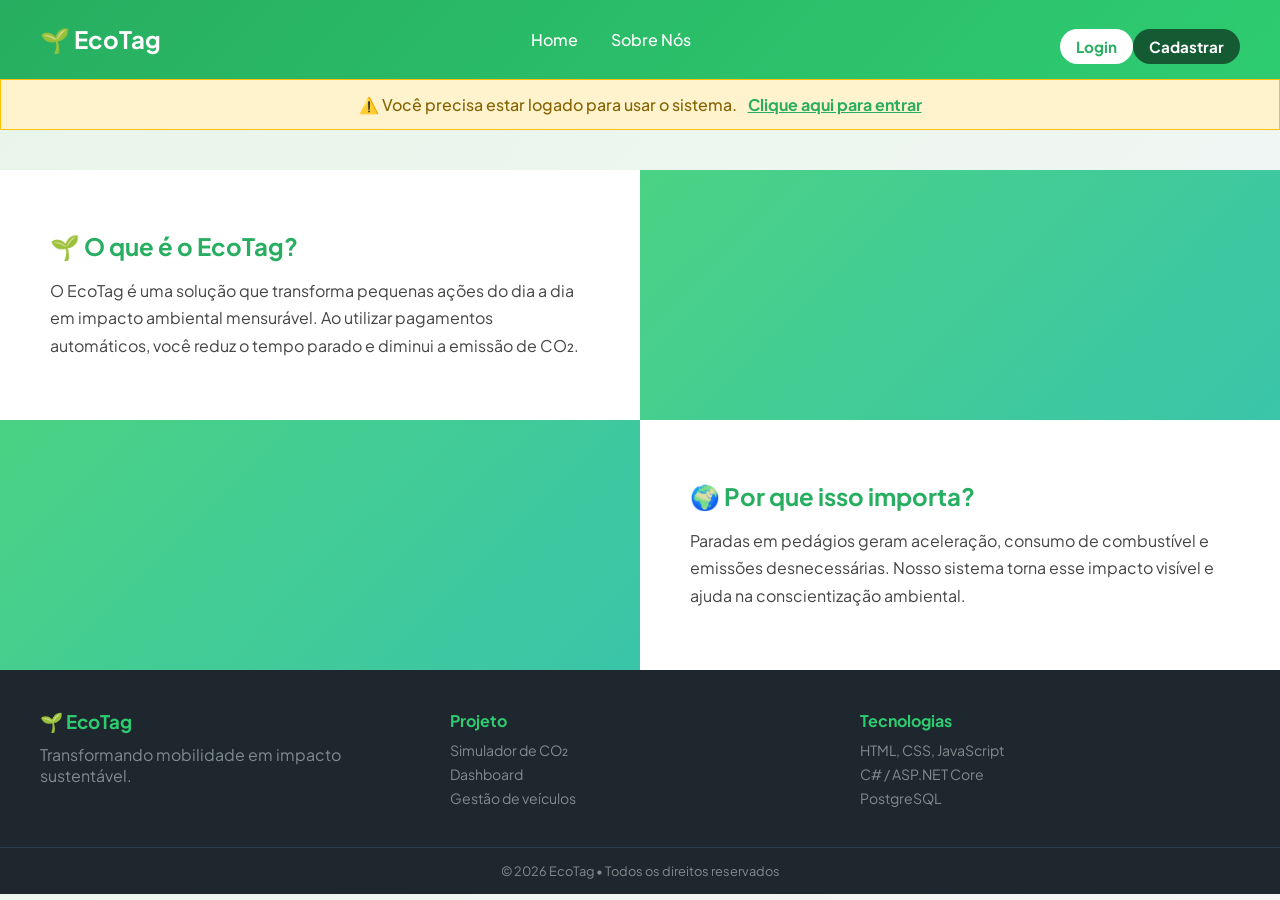
==== Frontend/index.html @ 14f07d28 "Integração front/Back" ====
<!DOCTYPE html>
<html lang="pt-BR">
<head>
  <meta charset="UTF-8" />
  <meta name="viewport" content="width=device-width, initial-scale=1.0" />
  <title>EcoTag — Dashboard</title>
  <link rel="preconnect" href="https://fonts.googleapis.com">
  <link href="https://fonts.googleapis.com/css2?family=Plus+Jakarta+Sans:wght@400;600;700&display=swap" rel="stylesheet">
  <link rel="stylesheet" href="styles.css" />
</head>
<body>

<!-- HEADER -->
<header class="header">
  <div class="logo">🌱 EcoTag</div>
  <nav class="nav">
    <a href="#">Home</a>
    <a href="#sobre">Sobre Nós</a>
  </nav>
  <div class="actions">
    <!-- Botões trocam conforme login -->
    <div id="headerDeslogado">
      <button class="btn-login" onclick="window.location.href='login.html'">Login</button>
      <button class="btn-signup" onclick="window.location.href='Register.html'">Cadastrar</button>
    </div>
    <div id="headerLogado" style="display:none;">
      <span id="saudacao" style="color:white; margin-right:12px; font-weight:600;"></span>
      <button class="btn-login" onclick="logout()">Sair</button>
    </div>
  </div>
</header>

<!-- AVISO: não logado -->
<div id="avisoLogin" class="aviso-login" style="display:none;">
  ⚠️ Você precisa estar logado para usar o sistema.
  <a href="login.html">Clique aqui para entrar</a>
</div>

<!-- CONTEÚDO PRINCIPAL -->
<section class="container" id="conteudoPrincipal" style="display:none;">

  <!-- DASHBOARD -->
  <div class="card dashboard">
    <h2>📊 Seu Impacto</h2>
    <div id="dashboardConteudo">
      <p class="carregando">Carregando...</p>
    </div>
  </div>

  <!-- ADICIONAR VEÍCULO -->
  <div class="card">
    <h2>🚗 Adicionar Veículo</h2>
    <div id="erroVeiculo" class="msg-erro" style="display:none;"></div>

    <select id="category">
      <option value="carro">Carro</option>
      <option value="moto">Moto</option>
      <option value="caminhao">Caminhão</option>
    </select>

    <select id="fuel">
      <option value="gasolina">Gasolina</option>
      <option value="etanol">Etanol</option>
      <option value="diesel">Diesel</option>
    </select>

    <button id="btnAdicionarVeiculo" onclick="adicionarVeiculoUI()">Adicionar</button>
  </div>

  <!-- LISTA DE VEÍCULOS -->
  <div class="card">
    <h2>📋 Seus Veículos</h2>
    <ul id="vehicleList">
      <li class="carregando">Carregando...</li>
    </ul>
  </div>

  <!-- REGISTRAR PASSAGEM -->
  <div class="card destaque">
    <h2>🏷️ Registrar Passagem de Tag</h2>
    <p style="font-size:0.85rem; color:#555; margin-top:6px;">Registre cada vez que você usa a tag</p>
    <div id="erroPassagem" class="msg-erro" style="display:none;"></div>

    <select id="veiculoPassagem">
      <option value="">Selecione o veículo</option>
    </select>

    <select id="localPassagem">
      <option value="">Selecione o local</option>
    </select>

    <button onclick="registrarPassagemUI()">Registrar Passagem</button>
    <div id="resultadoPassagem" class="msg-sucesso" style="display:none;"></div>
  </div>

  <!-- SIMULADOR -->
  <div class="card destaque">
    <h2>🌍 Simulador de CO₂</h2>
    <p style="font-size:0.85rem; color:#555; margin-top:6px;">Simule sem salvar no histórico</p>
    <div id="erroSimulador" class="msg-erro" style="display:none;"></div>

    <select id="veiculoSimulador">
      <option value="">Selecione o veículo</option>
    </select>

    <select id="localSimulador">
      <option value="">Selecione o local</option>
    </select>

    <input type="number" id="dias" placeholder="Quantos dias?" min="1" value="30" />
    <input type="number" id="passagensDia" placeholder="Passagens por dia?" min="1" value="1" />
    <button onclick="simularUI()">Simular Impacto</button>
    <div id="resultadoSimulador" style="display:none;"></div>
  </div>

  <!-- GAMIFICAÇÃO -->
  <div class="card">
    <h2>🏅 Seus Pontos e Selos</h2>
    <div id="gamificacaoConteudo">
      <p class="carregando">Carregando...</p>
    </div>
  </div>

  <!-- RANKING -->
  <div class="card">
    <h2>🏆 Ranking Mensal</h2>
    <div id="rankingConteudo">
      <p class="carregando">Carregando...</p>
    </div>
  </div>

  <!-- PASSAGENS RECENTES -->
  <div class="card">
    <h2>🕒 Passagens Recentes</h2>
    <ul id="passagensLista">
      <li class="carregando">Carregando...</li>
    </ul>
  </div>

</section>

<!-- SOBRE NÓS -->
<section class="sobre-full" id="sobre">
  <div class="sobre-row">
    <div class="sobre-texto">
      <h2>🌱 O que é o EcoTag?</h2>
      <p>O EcoTag é uma solução que transforma pequenas ações do dia a dia em impacto ambiental mensurável. Ao utilizar pagamentos automáticos, você reduz o tempo parado e diminui a emissão de CO₂.</p>
    </div>
    <div class="sobre-img"></div>
  </div>
  <div class="sobre-row invertido">
    <div class="sobre-texto">
      <h2>🌍 Por que isso importa?</h2>
      <p>Paradas em pedágios geram aceleração, consumo de combustível e emissões desnecessárias. Nosso sistema torna esse impacto visível e ajuda na conscientização ambiental.</p>
    </div>
    <div class="sobre-img"></div>
  </div>
</section>

<footer class="footer">
  <div class="footer-container">
    <div class="footer-col">
      <h3>🌱 EcoTag</h3>
      <p>Transformando mobilidade em impacto sustentável.</p>
    </div>
    <div class="footer-col">
      <h4>Projeto</h4>
      <ul>
        <li>Simulador de CO₂</li>
        <li>Dashboard</li>
        <li>Gestão de veículos</li>
      </ul>
    </div>
    <div class="footer-col">
      <h4>Tecnologias</h4>
      <ul>
        <li>HTML, CSS, JavaScript</li>
        <li>C# / ASP.NET Core</li>
        <li>PostgreSQL</li>
      </ul>
    </div>
  </div>
  <div class="footer-bottom">
    <p>© 2026 EcoTag • Todos os direitos reservados</p>
  </div>
</footer>

<!-- Scripts -->
<script src="api.js"></script>
<script src="script.js"></script>

</body>
</html>
---- Frontend/styles.css ----
* {
  margin: 0;
  padding: 0;
  box-sizing: border-box;
}

body {
  font-family: "Plus Jakarta Sans", "Segoe UI", Arial, sans-serif;
  background: linear-gradient(135deg, #e8f5e9, #f4f6f8);
  min-height: 100vh;
}

/* ——— HEADER ——— */
.header {
  display: flex;
  justify-content: space-between;
  align-items: center;
  padding: 15px 40px;
  background: linear-gradient(135deg, #27ae60, #2ecc71);
  color: white;
  box-shadow: 0 3px 10px rgba(0,0,0,0.15);
}

.logo {
  font-size: 1.5rem;
  font-weight: 700;
}

.nav a {
  margin: 0 15px;
  text-decoration: none;
  color: white;
  font-weight: 500;
  transition: 0.2s;
}

.nav a:hover { opacity: 0.8; }

.actions { display: flex; gap: 10px; align-items: center; }

.btn-login {
  background: white;
  color: #27ae60;
  padding: 8px 16px;
  border-radius: 20px;
  border: none;
  font-weight: bold;
  cursor: pointer;
  font-family: inherit;
  transition: 0.2s;
}

.btn-signup {
  background: #145a32;
  color: white;
  padding: 8px 16px;
  border-radius: 20px;
  border: none;
  font-weight: bold;
  cursor: pointer;
  font-family: inherit;
  transition: 0.2s;
}

.btn-signup:hover { background: #0e3d22; }

/* ——— AVISO LOGIN ——— */
.aviso-login {
  background: #fff3cd;
  border: 1px solid #ffc107;
  color: #856404;
  padding: 14px 30px;
  text-align: center;
  font-weight: 500;
}

.aviso-login a {
  color: #27ae60;
  font-weight: bold;
  margin-left: 8px;
}

/* ——— GRID PRINCIPAL ——— */
.container {
  display: grid;
  grid-template-columns: repeat(auto-fit, minmax(320px, 1fr));
  padding: 30px;
  gap: 20px;
}

/* ——— CARD ——— */
.card {
  background: white;
  padding: 22px;
  border-radius: 15px;
  box-shadow: 0 6px 20px rgba(0,0,0,0.08);
  transition: transform 0.2s, box-shadow 0.2s;
}

.card:hover {
  transform: translateY(-3px);
  box-shadow: 0 10px 28px rgba(0,0,0,0.13);
}

.card h2 {
  font-size: 1.1rem;
  color: #1a1a2e;
  margin-bottom: 14px;
}

.destaque {
  border-left: 5px solid #2ecc71;
}

/* ——— DASHBOARD GRID ——— */
.dashboard-grid {
  display: grid;
  grid-template-columns: 1fr 1fr;
  gap: 12px;
  margin-top: 4px;
}

.dash-item {
  background: #f8fffe;
  border: 1px solid #d4edda;
  border-radius: 10px;
  padding: 14px;
  text-align: center;
}

.dash-item.destaque-pts {
  grid-column: 1 / -1;
  background: linear-gradient(135deg, #eafaf1, #d5f5e3);
  border-color: #2ecc71;
}

.dash-valor {
  display: block;
  font-size: 1.4rem;
  font-weight: 700;
  color: #27ae60;
}

.dash-label {
  display: block;
  font-size: 0.78rem;
  color: #666;
  margin-top: 4px;
}

/* ——— FORMS ——— */
select, input[type="number"], input[type="text"], input[type="email"], input[type="password"] {
  width: 100%;
  margin-top: 10px;
  padding: 11px 14px;
  border-radius: 8px;
  border: 1px solid #d5d8dc;
  font-size: 0.92rem;
  font-family: inherit;
  background: #fff;
  transition: border-color 0.2s;
}

select:focus, input:focus {
  outline: none;
  border-color: #2ecc71;
}

button {
  width: 100%;
  margin-top: 14px;
  padding: 12px;
  border-radius: 8px;
  border: none;
  background: linear-gradient(135deg, #2ecc71, #27ae60);
  color: white;
  font-weight: bold;
  font-size: 0.95rem;
  font-family: inherit;
  cursor: pointer;
  transition: opacity 0.2s, transform 0.1s;
}

button:hover { opacity: 0.9; transform: scale(1.01); }
button:disabled { opacity: 0.6; cursor: not-allowed; transform: none; }

/* ——— LISTAS ——— */
ul { list-style: none; }

li {
  padding: 11px 14px;
  margin-top: 8px;
  background: #f8f9fa;
  border-radius: 8px;
  display: flex;
  justify-content: space-between;
  align-items: center;
  font-size: 0.9rem;
}

li small { color: #999; font-size: 0.78rem; }

.btn-remover {
  background: #e74c3c;
  width: auto;
  padding: 5px 12px;
  font-size: 0.8rem;
  margin-top: 0;
  border-radius: 6px;
}

.btn-remover:hover { background: #c0392b; }

/* ——— MENSAGENS ——— */
.msg-erro {
  background: #fdecea;
  color: #c0392b;
  border: 1px solid #f5c6cb;
  border-radius: 8px;
  padding: 10px 14px;
  font-size: 0.87rem;
  margin-top: 10px;
}

.msg-sucesso {
  background: #eafaf1;
  color: #27ae60;
  border: 1px solid #a9dfbf;
  border-radius: 8px;
  padding: 10px 14px;
  font-size: 0.9rem;
  margin-top: 10px;
}

.carregando {
  color: #aaa;
  font-style: italic;
  font-size: 0.9rem;
}

/* ——— SIMULADOR RESULTADO ——— */
.simulador-resultado {
  background: linear-gradient(135deg, #eafaf1, #d5f5e3);
  border: 1px solid #2ecc71;
  border-radius: 10px;
  padding: 14px;
  margin-top: 12px;
  font-size: 0.95rem;
  line-height: 1.8;
  color: #1a5c38;
}

/* ——— GAMIFICAÇÃO ——— */
.selos-lista {
  display: flex;
  flex-wrap: wrap;
  gap: 8px;
  margin-top: 10px;
}

.selo {
  background: linear-gradient(135deg, #f1c40f, #f39c12);
  color: #fff;
  border-radius: 20px;
  padding: 5px 13px;
  font-size: 0.82rem;
  font-weight: 600;
}

/* ——— RANKING ——— */
.ranking-lista {
  list-style: none;
  margin-top: 6px;
}

.ranking-item {
  display: flex;
  align-items: center;
  gap: 10px;
  padding: 10px 12px;
  background: #f8f9fa;
  border-radius: 8px;
  margin-top: 8px;
  justify-content: flex-start;
}

.ranking-pos { font-size: 1.2rem; width: 30px; }
.ranking-nome { flex: 1; font-weight: 600; }
.ranking-pts { color: #27ae60; font-weight: bold; font-size: 0.9rem; }

/* ——— SOBRE ——— */
.sobre-full { width: 100%; margin-top: 40px; }

.sobre-row {
  display: grid;
  grid-template-columns: 1fr 1fr;
  min-height: 250px;
}

.sobre-row.invertido { direction: rtl; }
.sobre-row.invertido .sobre-texto { direction: ltr; }

.sobre-texto {
  display: flex;
  flex-direction: column;
  justify-content: center;
  padding: 50px;
  background: #ffffff;
}

.sobre-texto h2 {
  margin-bottom: 15px;
  color: #27ae60;
}

.sobre-texto p { line-height: 1.7; color: #444; }

.sobre-img {
  background: linear-gradient(135deg, #2ecc71, #1abc9c);
  opacity: 0.85;
}

/* ——— FOOTER ——— */
.footer { background: #1e272e; color: #7f8c8d; }

.footer-container {
  display: grid;
  grid-template-columns: repeat(auto-fit, minmax(180px, 1fr));
  gap: 30px;
  padding: 40px;
}

.footer-col h3, .footer-col h4 {
  color: #2ecc71;
  margin-bottom: 10px;
}

.footer-col ul { list-style: none; }

.footer-col ul li {
  margin-top: 6px;
  font-size: 0.88rem;
  background: none;
  display: block;
  padding: 0;
}

.footer-bottom {
  text-align: center;
  padding: 15px;
  border-top: 1px solid #2c3e50;
  font-size: 0.8rem;
}

/* ——— RESPONSIVO ——— */
@media (max-width: 768px) {
  .header { padding: 12px 20px; }
  .nav { display: none; }
  .container { padding: 16px; }
  .sobre-row { grid-template-columns: 1fr; }
  .sobre-row.invertido { direction: ltr; }
  .sobre-img { min-height: 120px; }
  .dashboard-grid { grid-template-columns: 1fr; }
}

html { scroll-behavior: smooth; }
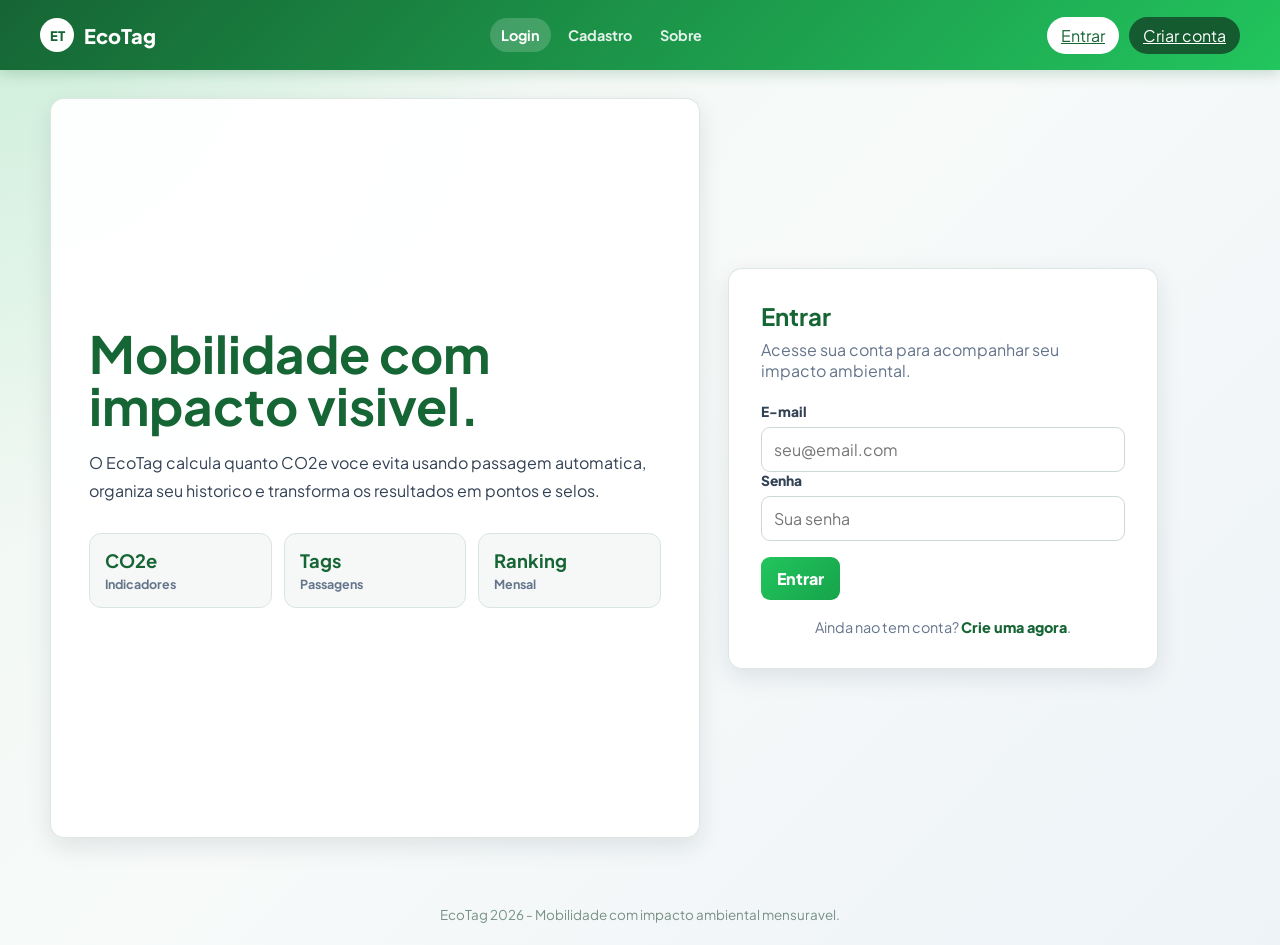
==== commit d9112319: "Finaliza telas e rotas do frontend" ====
--- a/Frontend/index.html
+++ b/Frontend/index.html
@@ -3,191 +3,24 @@
 <head>
   <meta charset="UTF-8" />
   <meta name="viewport" content="width=device-width, initial-scale=1.0" />
-  <title>EcoTag — Dashboard</title>
+  <title>EcoTag</title>
   <link rel="preconnect" href="https://fonts.googleapis.com">
-  <link href="https://fonts.googleapis.com/css2?family=Plus+Jakarta+Sans:wght@400;600;700&display=swap" rel="stylesheet">
+  <link rel="preconnect" href="https://fonts.gstatic.com" crossorigin>
+  <link href="https://fonts.googleapis.com/css2?family=Plus+Jakarta+Sans:wght@400;600;700;800&display=swap" rel="stylesheet">
   <link rel="stylesheet" href="styles.css" />
 </head>
 <body>
+  <header class="header" id="appHeader"></header>
 
-<!-- HEADER -->
-<header class="header">
-  <div class="logo">🌱 EcoTag</div>
-  <nav class="nav">
-    <a href="#">Home</a>
-    <a href="#sobre">Sobre Nós</a>
-  </nav>
-  <div class="actions">
-    <!-- Botões trocam conforme login -->
-    <div id="headerDeslogado">
-      <button class="btn-login" onclick="window.location.href='login.html'">Login</button>
-      <button class="btn-signup" onclick="window.location.href='Register.html'">Cadastrar</button>
-    </div>
-    <div id="headerLogado" style="display:none;">
-      <span id="saudacao" style="color:white; margin-right:12px; font-weight:600;"></span>
-      <button class="btn-login" onclick="logout()">Sair</button>
-    </div>
-  </div>
-</header>
+  <main class="app" id="app">
+    <div class="loader">Carregando EcoTag...</div>
+  </main>
 
-<!-- AVISO: não logado -->
-<div id="avisoLogin" class="aviso-login" style="display:none;">
-  ⚠️ Você precisa estar logado para usar o sistema.
-  <a href="login.html">Clique aqui para entrar</a>
-</div>
+  <footer class="footer">
+    EcoTag 2026 - Mobilidade com impacto ambiental mensuravel.
+  </footer>
 
-<!-- CONTEÚDO PRINCIPAL -->
-<section class="container" id="conteudoPrincipal" style="display:none;">
-
-  <!-- DASHBOARD -->
-  <div class="card dashboard">
-    <h2>📊 Seu Impacto</h2>
-    <div id="dashboardConteudo">
-      <p class="carregando">Carregando...</p>
-    </div>
-  </div>
-
-  <!-- ADICIONAR VEÍCULO -->
-  <div class="card">
-    <h2>🚗 Adicionar Veículo</h2>
-    <div id="erroVeiculo" class="msg-erro" style="display:none;"></div>
-
-    <select id="category">
-      <option value="carro">Carro</option>
-      <option value="moto">Moto</option>
-      <option value="caminhao">Caminhão</option>
-    </select>
-
-    <select id="fuel">
-      <option value="gasolina">Gasolina</option>
-      <option value="etanol">Etanol</option>
-      <option value="diesel">Diesel</option>
-    </select>
-
-    <button id="btnAdicionarVeiculo" onclick="adicionarVeiculoUI()">Adicionar</button>
-  </div>
-
-  <!-- LISTA DE VEÍCULOS -->
-  <div class="card">
-    <h2>📋 Seus Veículos</h2>
-    <ul id="vehicleList">
-      <li class="carregando">Carregando...</li>
-    </ul>
-  </div>
-
-  <!-- REGISTRAR PASSAGEM -->
-  <div class="card destaque">
-    <h2>🏷️ Registrar Passagem de Tag</h2>
-    <p style="font-size:0.85rem; color:#555; margin-top:6px;">Registre cada vez que você usa a tag</p>
-    <div id="erroPassagem" class="msg-erro" style="display:none;"></div>
-
-    <select id="veiculoPassagem">
-      <option value="">Selecione o veículo</option>
-    </select>
-
-    <select id="localPassagem">
-      <option value="">Selecione o local</option>
-    </select>
-
-    <button onclick="registrarPassagemUI()">Registrar Passagem</button>
-    <div id="resultadoPassagem" class="msg-sucesso" style="display:none;"></div>
-  </div>
-
-  <!-- SIMULADOR -->
-  <div class="card destaque">
-    <h2>🌍 Simulador de CO₂</h2>
-    <p style="font-size:0.85rem; color:#555; margin-top:6px;">Simule sem salvar no histórico</p>
-    <div id="erroSimulador" class="msg-erro" style="display:none;"></div>
-
-    <select id="veiculoSimulador">
-      <option value="">Selecione o veículo</option>
-    </select>
-
-    <select id="localSimulador">
-      <option value="">Selecione o local</option>
-    </select>
-
-    <input type="number" id="dias" placeholder="Quantos dias?" min="1" value="30" />
-    <input type="number" id="passagensDia" placeholder="Passagens por dia?" min="1" value="1" />
-    <button onclick="simularUI()">Simular Impacto</button>
-    <div id="resultadoSimulador" style="display:none;"></div>
-  </div>
-
-  <!-- GAMIFICAÇÃO -->
-  <div class="card">
-    <h2>🏅 Seus Pontos e Selos</h2>
-    <div id="gamificacaoConteudo">
-      <p class="carregando">Carregando...</p>
-    </div>
-  </div>
-
-  <!-- RANKING -->
-  <div class="card">
-    <h2>🏆 Ranking Mensal</h2>
-    <div id="rankingConteudo">
-      <p class="carregando">Carregando...</p>
-    </div>
-  </div>
-
-  <!-- PASSAGENS RECENTES -->
-  <div class="card">
-    <h2>🕒 Passagens Recentes</h2>
-    <ul id="passagensLista">
-      <li class="carregando">Carregando...</li>
-    </ul>
-  </div>
-
-</section>
-
-<!-- SOBRE NÓS -->
-<section class="sobre-full" id="sobre">
-  <div class="sobre-row">
-    <div class="sobre-texto">
-      <h2>🌱 O que é o EcoTag?</h2>
-      <p>O EcoTag é uma solução que transforma pequenas ações do dia a dia em impacto ambiental mensurável. Ao utilizar pagamentos automáticos, você reduz o tempo parado e diminui a emissão de CO₂.</p>
-    </div>
-    <div class="sobre-img"></div>
-  </div>
-  <div class="sobre-row invertido">
-    <div class="sobre-texto">
-      <h2>🌍 Por que isso importa?</h2>
-      <p>Paradas em pedágios geram aceleração, consumo de combustível e emissões desnecessárias. Nosso sistema torna esse impacto visível e ajuda na conscientização ambiental.</p>
-    </div>
-    <div class="sobre-img"></div>
-  </div>
-</section>
-
-<footer class="footer">
-  <div class="footer-container">
-    <div class="footer-col">
-      <h3>🌱 EcoTag</h3>
-      <p>Transformando mobilidade em impacto sustentável.</p>
-    </div>
-    <div class="footer-col">
-      <h4>Projeto</h4>
-      <ul>
-        <li>Simulador de CO₂</li>
-        <li>Dashboard</li>
-        <li>Gestão de veículos</li>
-      </ul>
-    </div>
-    <div class="footer-col">
-      <h4>Tecnologias</h4>
-      <ul>
-        <li>HTML, CSS, JavaScript</li>
-        <li>C# / ASP.NET Core</li>
-        <li>PostgreSQL</li>
-      </ul>
-    </div>
-  </div>
-  <div class="footer-bottom">
-    <p>© 2026 EcoTag • Todos os direitos reservados</p>
-  </div>
-</footer>
-
-<!-- Scripts -->
-<script src="api.js"></script>
-<script src="script.js"></script>
-
+  <script src="api.js"></script>
+  <script src="script.js"></script>
 </body>
 </html>
--- a/Frontend/styles.css
+++ b/Frontend/styles.css
@@ -1,366 +1,754 @@
+:root {
+  --green-700: #166534;
+  --green-600: #16a34a;
+  --green-500: #22c55e;
+  --green-100: #dcfce7;
+  --blue-600: #2563eb;
+  --amber-500: #f59e0b;
+  --red-600: #dc2626;
+  --ink: #162033;
+  --muted: #64748b;
+  --line: #dbe5df;
+  --surface: #ffffff;
+  --soft: #f6f8f7;
+  --shadow: 0 8px 24px rgba(22, 32, 51, 0.1);
+  --radius: 14px;
+}
+
 * {
+  box-sizing: border-box;
   margin: 0;
   padding: 0;
-  box-sizing: border-box;
+}
+
+html {
+  scroll-behavior: smooth;
 }
 
 body {
+  min-height: 100vh;
   font-family: "Plus Jakarta Sans", "Segoe UI", Arial, sans-serif;
-  background: linear-gradient(135deg, #e8f5e9, #f4f6f8);
-  min-height: 100vh;
-}
-
-/* ——— HEADER ——— */
+  color: var(--ink);
+  background:
+    radial-gradient(circle at top left, rgba(34, 197, 94, 0.16), transparent 34rem),
+    linear-gradient(135deg, #eef7f1, #f7faf9 48%, #eef3f8);
+}
+
+a {
+  color: inherit;
+}
+
+button,
+input,
+select {
+  font: inherit;
+}
+
+button {
+  border: 0;
+}
+
 .header {
-  display: flex;
+  position: sticky;
+  top: 0;
+  z-index: 10;
+  display: flex;
+  align-items: center;
   justify-content: space-between;
+  gap: 22px;
+  min-height: 70px;
+  padding: 14px 40px;
+  color: #fff;
+  background: linear-gradient(135deg, var(--green-700), var(--green-500));
+  box-shadow: 0 3px 14px rgba(22, 101, 52, 0.22);
+}
+
+.brand {
+  display: inline-flex;
   align-items: center;
-  padding: 15px 40px;
-  background: linear-gradient(135deg, #27ae60, #2ecc71);
-  color: white;
-  box-shadow: 0 3px 10px rgba(0,0,0,0.15);
-}
-
-.logo {
+  gap: 10px;
+  min-width: max-content;
+  text-decoration: none;
+  font-size: 1.25rem;
+  font-weight: 800;
+}
+
+.brand-mark {
+  display: inline-grid;
+  width: 34px;
+  height: 34px;
+  place-items: center;
+  border-radius: 50%;
+  color: var(--green-700);
+  background: #fff;
+  font-size: 0.82rem;
+  font-weight: 800;
+  letter-spacing: 0;
+}
+
+.nav {
+  display: flex;
+  align-items: center;
+  justify-content: center;
+  flex: 1;
+  gap: 6px;
+  flex-wrap: wrap;
+}
+
+.nav a {
+  padding: 8px 11px;
+  border-radius: 999px;
+  color: rgba(255, 255, 255, 0.88);
+  text-decoration: none;
+  font-size: 0.9rem;
+  font-weight: 700;
+  transition: background 0.2s, color 0.2s;
+}
+
+.nav a:hover,
+.nav a.active {
+  color: #fff;
+  background: rgba(255, 255, 255, 0.18);
+}
+
+.actions {
+  display: flex;
+  align-items: center;
+  justify-content: flex-end;
+  gap: 10px;
+  min-width: max-content;
+}
+
+.hello {
+  max-width: 190px;
+  overflow: hidden;
+  color: rgba(255, 255, 255, 0.92);
+  font-size: 0.9rem;
+  font-weight: 700;
+  text-overflow: ellipsis;
+  white-space: nowrap;
+}
+
+.btn,
+button {
+  display: inline-flex;
+  align-items: center;
+  justify-content: center;
+  min-height: 42px;
+  padding: 11px 16px;
+  border-radius: 9px;
+  color: #fff;
+  background: linear-gradient(135deg, var(--green-500), var(--green-600));
+  cursor: pointer;
+  font-weight: 800;
+  text-decoration: none;
+  transition: transform 0.12s, opacity 0.2s, box-shadow 0.2s;
+}
+
+.btn:hover,
+button:hover {
+  opacity: 0.94;
+  transform: translateY(-1px);
+}
+
+.btn:disabled,
+button:disabled {
+  cursor: not-allowed;
+  opacity: 0.58;
+  transform: none;
+}
+
+.btn-header {
+  min-height: 36px;
+  padding: 8px 14px;
+  color: var(--green-700);
+  background: #fff;
+  border-radius: 999px;
+}
+
+.btn-dark {
+  color: #fff;
+  background: rgba(20, 83, 45, 0.92);
+}
+
+.btn-secondary {
+  color: var(--green-700);
+  background: var(--green-100);
+}
+
+.btn-blue {
+  background: linear-gradient(135deg, #3b82f6, var(--blue-600));
+}
+
+.btn-danger {
+  background: linear-gradient(135deg, #ef4444, var(--red-600));
+}
+
+.btn-ghost {
+  color: var(--green-700);
+  background: transparent;
+  border: 1px solid var(--line);
+}
+
+.btn-small {
+  min-height: 34px;
+  padding: 7px 11px;
+  border-radius: 8px;
+  font-size: 0.82rem;
+}
+
+.app {
+  width: min(1180px, calc(100% - 32px));
+  margin: 0 auto;
+  padding: 28px 0 46px;
+}
+
+.auth-page {
+  display: grid;
+  grid-template-columns: minmax(260px, 0.9fr) minmax(320px, 430px);
+  gap: 28px;
+  align-items: stretch;
+  min-height: calc(100vh - 160px);
+}
+
+.auth-panel,
+.auth-card,
+.card,
+.metric-card,
+.notice,
+.table-card {
+  background: rgba(255, 255, 255, 0.94);
+  border: 1px solid rgba(219, 229, 223, 0.9);
+  border-radius: var(--radius);
+  box-shadow: var(--shadow);
+}
+
+.auth-panel {
+  display: flex;
+  flex-direction: column;
+  justify-content: center;
+  padding: 38px;
+  overflow: hidden;
+}
+
+.auth-panel h1 {
+  max-width: 620px;
+  font-size: clamp(2rem, 4vw, 3.8rem);
+  line-height: 1;
+  letter-spacing: 0;
+  color: var(--green-700);
+}
+
+.auth-panel p {
+  max-width: 620px;
+  margin-top: 18px;
+  color: #334155;
+  font-size: 1rem;
+  line-height: 1.75;
+}
+
+.auth-stats {
+  display: grid;
+  grid-template-columns: repeat(3, minmax(0, 1fr));
+  gap: 12px;
+  margin-top: 28px;
+}
+
+.auth-stat {
+  padding: 15px;
+  border-radius: 12px;
+  background: var(--soft);
+  border: 1px solid var(--line);
+}
+
+.auth-stat strong {
+  display: block;
+  color: var(--green-700);
+  font-size: 1.15rem;
+}
+
+.auth-stat span {
+  display: block;
+  margin-top: 4px;
+  color: var(--muted);
+  font-size: 0.78rem;
+  font-weight: 700;
+}
+
+.auth-card {
+  align-self: center;
+  padding: 32px;
+}
+
+.auth-card h2,
+.page-title h1 {
+  color: var(--green-700);
+  letter-spacing: 0;
+}
+
+.auth-card p,
+.page-title p,
+.muted {
+  color: var(--muted);
+}
+
+.auth-card p {
+  margin-top: 8px;
+  margin-bottom: 22px;
+}
+
+.auth-links {
+  margin-top: 18px;
+  color: var(--muted);
+  text-align: center;
+  font-size: 0.9rem;
+}
+
+.auth-links a {
+  color: var(--green-700);
+  font-weight: 800;
+  text-decoration: none;
+}
+
+.page-title {
+  display: flex;
+  justify-content: space-between;
+  align-items: flex-end;
+  gap: 18px;
+  margin-bottom: 20px;
+}
+
+.page-title h1 {
+  font-size: clamp(1.65rem, 3vw, 2.55rem);
+}
+
+.page-title p {
+  max-width: 720px;
+  margin-top: 6px;
+  line-height: 1.6;
+}
+
+.grid {
+  display: grid;
+  grid-template-columns: repeat(12, 1fr);
+  gap: 18px;
+}
+
+.card {
+  grid-column: span 4;
+  padding: 22px;
+}
+
+.card.span-6 {
+  grid-column: span 6;
+}
+
+.card.span-8 {
+  grid-column: span 8;
+}
+
+.card.span-12 {
+  grid-column: 1 / -1;
+}
+
+.card h2 {
+  margin-bottom: 14px;
+  color: var(--ink);
+  font-size: 1.05rem;
+}
+
+.card p {
+  line-height: 1.6;
+}
+
+.metric-grid {
+  display: grid;
+  grid-template-columns: repeat(5, minmax(150px, 1fr));
+  gap: 14px;
+  margin-bottom: 18px;
+}
+
+.metric-card {
+  padding: 18px;
+}
+
+.metric-card strong {
+  display: block;
+  color: var(--green-700);
   font-size: 1.5rem;
-  font-weight: 700;
-}
-
-.nav a {
-  margin: 0 15px;
-  text-decoration: none;
-  color: white;
-  font-weight: 500;
-  transition: 0.2s;
-}
-
-.nav a:hover { opacity: 0.8; }
-
-.actions { display: flex; gap: 10px; align-items: center; }
-
-.btn-login {
-  background: white;
-  color: #27ae60;
-  padding: 8px 16px;
-  border-radius: 20px;
-  border: none;
-  font-weight: bold;
-  cursor: pointer;
-  font-family: inherit;
-  transition: 0.2s;
-}
-
-.btn-signup {
-  background: #145a32;
-  color: white;
-  padding: 8px 16px;
-  border-radius: 20px;
-  border: none;
-  font-weight: bold;
-  cursor: pointer;
-  font-family: inherit;
-  transition: 0.2s;
-}
-
-.btn-signup:hover { background: #0e3d22; }
-
-/* ——— AVISO LOGIN ——— */
-.aviso-login {
-  background: #fff3cd;
-  border: 1px solid #ffc107;
-  color: #856404;
-  padding: 14px 30px;
-  text-align: center;
-  font-weight: 500;
-}
-
-.aviso-login a {
-  color: #27ae60;
-  font-weight: bold;
-  margin-left: 8px;
-}
-
-/* ——— GRID PRINCIPAL ——— */
-.container {
-  display: grid;
-  grid-template-columns: repeat(auto-fit, minmax(320px, 1fr));
-  padding: 30px;
-  gap: 20px;
-}
-
-/* ——— CARD ——— */
-.card {
-  background: white;
-  padding: 22px;
-  border-radius: 15px;
-  box-shadow: 0 6px 20px rgba(0,0,0,0.08);
-  transition: transform 0.2s, box-shadow 0.2s;
-}
-
-.card:hover {
-  transform: translateY(-3px);
-  box-shadow: 0 10px 28px rgba(0,0,0,0.13);
-}
-
-.card h2 {
-  font-size: 1.1rem;
-  color: #1a1a2e;
-  margin-bottom: 14px;
-}
-
-.destaque {
-  border-left: 5px solid #2ecc71;
-}
-
-/* ——— DASHBOARD GRID ——— */
-.dashboard-grid {
-  display: grid;
-  grid-template-columns: 1fr 1fr;
+}
+
+.metric-card span {
+  display: block;
+  margin-top: 5px;
+  color: var(--muted);
+  font-size: 0.78rem;
+  font-weight: 800;
+  text-transform: uppercase;
+}
+
+.metric-card.accent {
+  color: #fff;
+  background: linear-gradient(135deg, var(--green-700), var(--green-500));
+}
+
+.metric-card.accent strong,
+.metric-card.accent span {
+  color: #fff;
+}
+
+.form-grid {
+  display: grid;
+  grid-template-columns: repeat(2, minmax(0, 1fr));
+  gap: 14px;
+}
+
+.form-grid .full {
+  grid-column: 1 / -1;
+}
+
+label {
+  display: block;
+  color: #334155;
+  font-size: 0.86rem;
+  font-weight: 800;
+}
+
+input,
+select {
+  width: 100%;
+  min-height: 42px;
+  margin-top: 7px;
+  padding: 11px 12px;
+  border: 1px solid #cfd9d3;
+  border-radius: 9px;
+  color: var(--ink);
+  background: #fff;
+  outline: none;
+  transition: border-color 0.2s, box-shadow 0.2s;
+}
+
+input:focus,
+select:focus {
+  border-color: var(--green-500);
+  box-shadow: 0 0 0 3px rgba(34, 197, 94, 0.16);
+}
+
+.form-actions {
+  display: flex;
+  align-items: center;
+  gap: 10px;
+  margin-top: 16px;
+  flex-wrap: wrap;
+}
+
+.form-actions .btn,
+.form-actions button {
+  width: auto;
+}
+
+.list {
+  display: grid;
+  gap: 10px;
+  list-style: none;
+}
+
+.list-item {
+  display: flex;
+  align-items: center;
+  justify-content: space-between;
   gap: 12px;
-  margin-top: 4px;
-}
-
-.dash-item {
-  background: #f8fffe;
-  border: 1px solid #d4edda;
-  border-radius: 10px;
-  padding: 14px;
-  text-align: center;
-}
-
-.dash-item.destaque-pts {
-  grid-column: 1 / -1;
-  background: linear-gradient(135deg, #eafaf1, #d5f5e3);
-  border-color: #2ecc71;
-}
-
-.dash-valor {
+  padding: 13px 14px;
+  border: 1px solid var(--line);
+  border-radius: 11px;
+  background: var(--soft);
+}
+
+.list-main {
+  min-width: 0;
+}
+
+.list-main strong {
   display: block;
-  font-size: 1.4rem;
-  font-weight: 700;
-  color: #27ae60;
-}
-
-.dash-label {
+}
+
+.list-main span {
   display: block;
-  font-size: 0.78rem;
-  color: #666;
-  margin-top: 4px;
-}
-
-/* ——— FORMS ——— */
-select, input[type="number"], input[type="text"], input[type="email"], input[type="password"] {
-  width: 100%;
-  margin-top: 10px;
-  padding: 11px 14px;
-  border-radius: 8px;
-  border: 1px solid #d5d8dc;
-  font-size: 0.92rem;
-  font-family: inherit;
-  background: #fff;
-  transition: border-color 0.2s;
-}
-
-select:focus, input:focus {
-  outline: none;
-  border-color: #2ecc71;
-}
-
-button {
-  width: 100%;
-  margin-top: 14px;
-  padding: 12px;
-  border-radius: 8px;
-  border: none;
-  background: linear-gradient(135deg, #2ecc71, #27ae60);
-  color: white;
-  font-weight: bold;
-  font-size: 0.95rem;
-  font-family: inherit;
-  cursor: pointer;
-  transition: opacity 0.2s, transform 0.1s;
-}
-
-button:hover { opacity: 0.9; transform: scale(1.01); }
-button:disabled { opacity: 0.6; cursor: not-allowed; transform: none; }
-
-/* ——— LISTAS ——— */
-ul { list-style: none; }
-
-li {
-  padding: 11px 14px;
-  margin-top: 8px;
-  background: #f8f9fa;
-  border-radius: 8px;
-  display: flex;
-  justify-content: space-between;
-  align-items: center;
-  font-size: 0.9rem;
-}
-
-li small { color: #999; font-size: 0.78rem; }
-
-.btn-remover {
-  background: #e74c3c;
-  width: auto;
-  padding: 5px 12px;
-  font-size: 0.8rem;
-  margin-top: 0;
-  border-radius: 6px;
-}
-
-.btn-remover:hover { background: #c0392b; }
-
-/* ——— MENSAGENS ——— */
-.msg-erro {
-  background: #fdecea;
-  color: #c0392b;
-  border: 1px solid #f5c6cb;
-  border-radius: 8px;
-  padding: 10px 14px;
-  font-size: 0.87rem;
-  margin-top: 10px;
-}
-
-.msg-sucesso {
-  background: #eafaf1;
-  color: #27ae60;
-  border: 1px solid #a9dfbf;
-  border-radius: 8px;
-  padding: 10px 14px;
-  font-size: 0.9rem;
-  margin-top: 10px;
-}
-
-.carregando {
-  color: #aaa;
-  font-style: italic;
-  font-size: 0.9rem;
-}
-
-/* ——— SIMULADOR RESULTADO ——— */
-.simulador-resultado {
-  background: linear-gradient(135deg, #eafaf1, #d5f5e3);
-  border: 1px solid #2ecc71;
-  border-radius: 10px;
-  padding: 14px;
-  margin-top: 12px;
-  font-size: 0.95rem;
-  line-height: 1.8;
-  color: #1a5c38;
-}
-
-/* ——— GAMIFICAÇÃO ——— */
-.selos-lista {
+  margin-top: 3px;
+  color: var(--muted);
+  font-size: 0.84rem;
+}
+
+.item-actions {
+  display: flex;
+  gap: 8px;
+  flex-wrap: wrap;
+  justify-content: flex-end;
+}
+
+.tag-list {
   display: flex;
   flex-wrap: wrap;
   gap: 8px;
   margin-top: 10px;
 }
 
-.selo {
-  background: linear-gradient(135deg, #f1c40f, #f39c12);
-  color: #fff;
-  border-radius: 20px;
-  padding: 5px 13px;
-  font-size: 0.82rem;
-  font-weight: 600;
-}
-
-/* ——— RANKING ——— */
-.ranking-lista {
-  list-style: none;
-  margin-top: 6px;
-}
-
-.ranking-item {
-  display: flex;
+.tag,
+.pill {
+  display: inline-flex;
   align-items: center;
-  gap: 10px;
-  padding: 10px 12px;
-  background: #f8f9fa;
-  border-radius: 8px;
-  margin-top: 8px;
-  justify-content: flex-start;
-}
-
-.ranking-pos { font-size: 1.2rem; width: 30px; }
-.ranking-nome { flex: 1; font-weight: 600; }
-.ranking-pts { color: #27ae60; font-weight: bold; font-size: 0.9rem; }
-
-/* ——— SOBRE ——— */
-.sobre-full { width: 100%; margin-top: 40px; }
-
-.sobre-row {
-  display: grid;
-  grid-template-columns: 1fr 1fr;
-  min-height: 250px;
-}
-
-.sobre-row.invertido { direction: rtl; }
-.sobre-row.invertido .sobre-texto { direction: ltr; }
-
-.sobre-texto {
-  display: flex;
-  flex-direction: column;
-  justify-content: center;
-  padding: 50px;
-  background: #ffffff;
-}
-
-.sobre-texto h2 {
-  margin-bottom: 15px;
-  color: #27ae60;
-}
-
-.sobre-texto p { line-height: 1.7; color: #444; }
-
-.sobre-img {
-  background: linear-gradient(135deg, #2ecc71, #1abc9c);
-  opacity: 0.85;
-}
-
-/* ——— FOOTER ——— */
-.footer { background: #1e272e; color: #7f8c8d; }
-
-.footer-container {
-  display: grid;
-  grid-template-columns: repeat(auto-fit, minmax(180px, 1fr));
-  gap: 30px;
-  padding: 40px;
-}
-
-.footer-col h3, .footer-col h4 {
-  color: #2ecc71;
+  min-height: 28px;
+  padding: 6px 10px;
+  border-radius: 999px;
+  color: var(--green-700);
+  background: var(--green-100);
+  font-size: 0.78rem;
+  font-weight: 800;
+}
+
+.pill-blue {
+  color: #1d4ed8;
+  background: #dbeafe;
+}
+
+.pill-amber {
+  color: #92400e;
+  background: #fef3c7;
+}
+
+.table {
+  width: 100%;
+  border-collapse: collapse;
+}
+
+.table th,
+.table td {
+  padding: 12px 10px;
+  border-bottom: 1px solid var(--line);
+  text-align: left;
+  vertical-align: middle;
+  font-size: 0.9rem;
+}
+
+.table th {
+  color: var(--muted);
+  font-size: 0.76rem;
+  text-transform: uppercase;
+}
+
+.table tr:last-child td {
+  border-bottom: 0;
+}
+
+.rank-pos {
+  width: 38px;
+  color: var(--green-700);
+  font-weight: 900;
+}
+
+.sim-result {
+  display: grid;
+  grid-template-columns: repeat(3, minmax(0, 1fr));
+  gap: 12px;
+  margin-top: 16px;
+}
+
+.sim-result div {
+  padding: 15px;
+  border-radius: 12px;
+  background: var(--green-100);
+}
+
+.sim-result strong {
+  display: block;
+  color: var(--green-700);
+  font-size: 1.2rem;
+}
+
+.notice {
+  padding: 14px 16px;
+  margin-bottom: 16px;
+  color: #334155;
+}
+
+.notice.success {
+  color: var(--green-700);
+  background: #ecfdf3;
+  border-color: #bbf7d0;
+}
+
+.notice.error {
+  color: #991b1b;
+  background: #fef2f2;
+  border-color: #fecaca;
+}
+
+.notice.warning {
+  color: #92400e;
+  background: #fffbeb;
+  border-color: #fde68a;
+}
+
+.empty {
+  padding: 18px;
+  border: 1px dashed #cbd5d1;
+  border-radius: 12px;
+  color: var(--muted);
+  background: rgba(255, 255, 255, 0.62);
+}
+
+.loader {
+  display: grid;
+  min-height: 260px;
+  place-items: center;
+  color: var(--muted);
+  font-weight: 800;
+}
+
+.admin-stack {
+  display: grid;
+  gap: 18px;
+}
+
+.admin-card {
+  grid-column: 1 / -1;
+}
+
+.section-split {
+  display: grid;
+  grid-template-columns: minmax(260px, 360px) 1fr;
+  gap: 18px;
+}
+
+.about-bands {
+  display: grid;
+  gap: 18px;
+}
+
+.about-band {
+  display: grid;
+  grid-template-columns: 1fr 0.85fr;
+  overflow: hidden;
+  border-radius: var(--radius);
+  background: #fff;
+  border: 1px solid var(--line);
+  box-shadow: var(--shadow);
+}
+
+.about-band:nth-child(2) {
+  grid-template-columns: 0.85fr 1fr;
+}
+
+.about-text {
+  padding: 34px;
+}
+
+.about-text h2 {
+  color: var(--green-700);
   margin-bottom: 10px;
 }
 
-.footer-col ul { list-style: none; }
-
-.footer-col ul li {
-  margin-top: 6px;
-  font-size: 0.88rem;
-  background: none;
-  display: block;
-  padding: 0;
-}
-
-.footer-bottom {
+.about-text p {
+  color: #334155;
+  line-height: 1.75;
+}
+
+.about-visual {
+  min-height: 220px;
+  background:
+    linear-gradient(135deg, rgba(37, 99, 235, 0.22), transparent 45%),
+    linear-gradient(135deg, #166534, #22c55e);
+}
+
+.footer {
+  padding: 22px;
+  color: #789184;
   text-align: center;
-  padding: 15px;
-  border-top: 1px solid #2c3e50;
-  font-size: 0.8rem;
-}
-
-/* ——— RESPONSIVO ——— */
-@media (max-width: 768px) {
-  .header { padding: 12px 20px; }
-  .nav { display: none; }
-  .container { padding: 16px; }
-  .sobre-row { grid-template-columns: 1fr; }
-  .sobre-row.invertido { direction: ltr; }
-  .sobre-img { min-height: 120px; }
-  .dashboard-grid { grid-template-columns: 1fr; }
-}
-
-html { scroll-behavior: smooth; }
+  font-size: 0.84rem;
+}
+
+.hidden {
+  display: none !important;
+}
+
+@media (max-width: 980px) {
+  .header {
+    align-items: flex-start;
+    flex-direction: column;
+    padding: 14px 20px;
+  }
+
+  .nav {
+    justify-content: flex-start;
+  }
+
+  .actions {
+    width: 100%;
+    justify-content: flex-start;
+    flex-wrap: wrap;
+  }
+
+  .auth-page,
+  .section-split,
+  .about-band,
+  .about-band:nth-child(2) {
+    grid-template-columns: 1fr;
+  }
+
+  .metric-grid {
+    grid-template-columns: repeat(2, minmax(0, 1fr));
+  }
+
+  .card,
+  .card.span-6,
+  .card.span-8 {
+    grid-column: 1 / -1;
+  }
+}
+
+@media (max-width: 680px) {
+  .app {
+    width: min(100% - 22px, 1180px);
+    padding-top: 18px;
+  }
+
+  .auth-page {
+    min-height: auto;
+  }
+
+  .auth-panel,
+  .auth-card,
+  .card {
+    padding: 20px;
+  }
+
+  .auth-stats,
+  .metric-grid,
+  .form-grid,
+  .sim-result {
+    grid-template-columns: 1fr;
+  }
+
+  .page-title {
+    align-items: flex-start;
+    flex-direction: column;
+  }
+
+  .list-item {
+    align-items: flex-start;
+    flex-direction: column;
+  }
+
+  .item-actions {
+    width: 100%;
+    justify-content: flex-start;
+  }
+
+  .table {
+    min-width: 620px;
+  }
+
+  .table-wrap {
+    overflow-x: auto;
+  }
+}
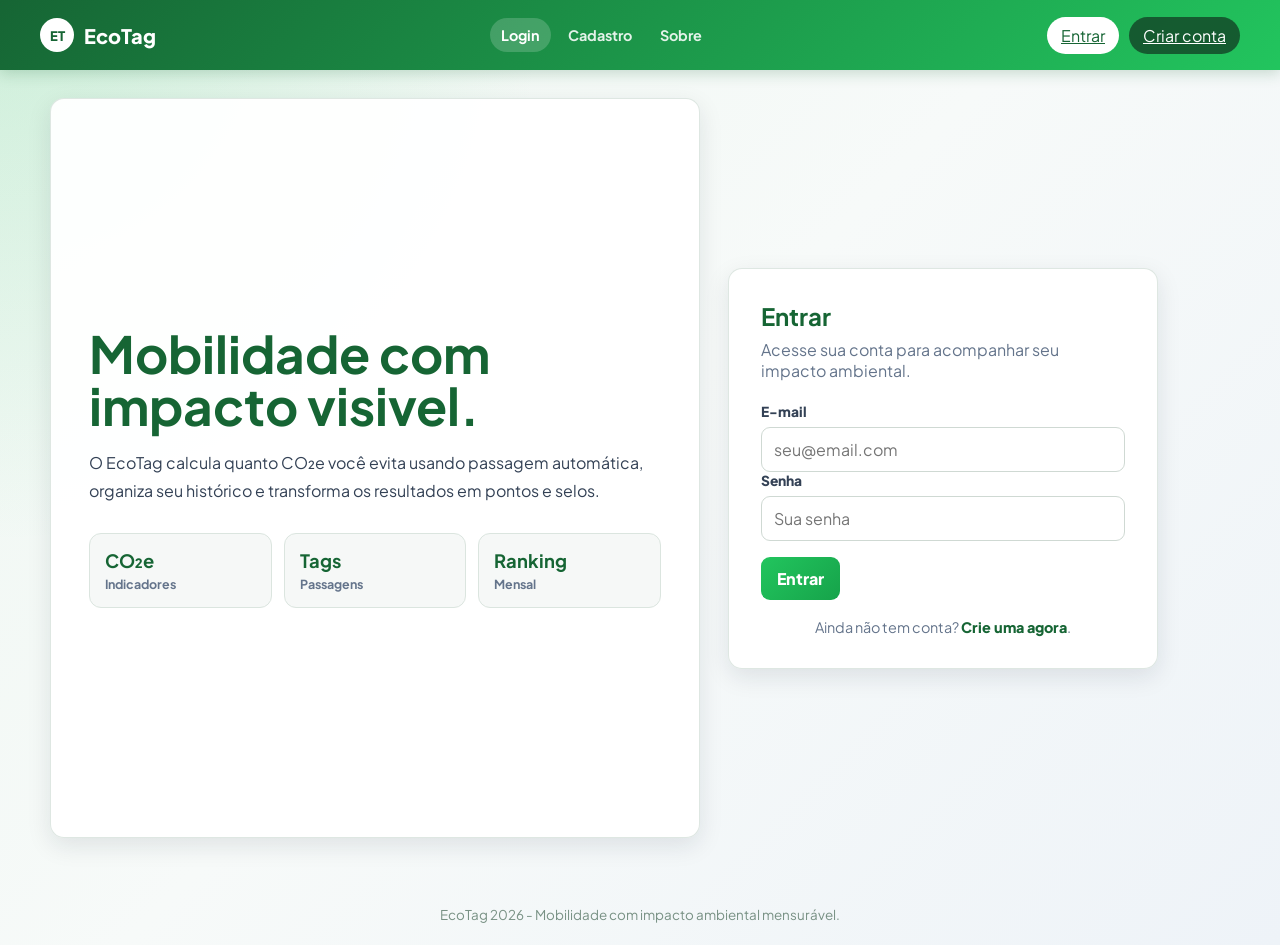
==== commit b86083ed: "alteracoes" ====
--- a/Frontend/index.html
+++ b/Frontend/index.html
@@ -17,7 +17,7 @@
   </main>
 
   <footer class="footer">
-    EcoTag 2026 - Mobilidade com impacto ambiental mensuravel.
+    EcoTag 2026 - Mobilidade com impacto ambiental mensurável.
   </footer>
 
   <script src="api.js"></script>
--- a/Frontend/styles.css
+++ b/Frontend/styles.css
@@ -384,7 +384,6 @@
   color: var(--muted);
   font-size: 0.78rem;
   font-weight: 800;
-  text-transform: uppercase;
 }
 
 .metric-card.accent {
@@ -533,7 +532,6 @@
 .table th {
   color: var(--muted);
   font-size: 0.76rem;
-  text-transform: uppercase;
 }
 
 .table tr:last-child td {
@@ -614,6 +612,14 @@
   grid-column: 1 / -1;
 }
 
+.admin-edit-panel {
+  margin-top: 18px;
+  padding: 18px;
+  border: 1px solid var(--line);
+  border-radius: 12px;
+  background: var(--soft);
+}
+
 .section-split {
   display: grid;
   grid-template-columns: minmax(260px, 360px) 1fr;
@@ -635,7 +641,7 @@
   box-shadow: var(--shadow);
 }
 
-.about-band:nth-child(2) {
+.about-band:nth-child(even) {
   grid-template-columns: 0.85fr 1fr;
 }
 
@@ -653,11 +659,108 @@
   line-height: 1.75;
 }
 
+.about-text p + p {
+  margin-top: 12px;
+}
+
+.about-text a {
+  color: var(--green-700);
+  font-weight: 800;
+}
+
 .about-visual {
   min-height: 220px;
+  padding: 30px;
+  display: flex;
+  align-items: center;
   background:
     linear-gradient(135deg, rgba(37, 99, 235, 0.22), transparent 45%),
     linear-gradient(135deg, #166534, #22c55e);
+}
+
+.about-panel {
+  width: 100%;
+  color: #fff;
+}
+
+.about-panel-label {
+  display: inline-flex;
+  margin-bottom: 12px;
+  padding: 6px 10px;
+  border-radius: 999px;
+  background: rgba(255, 255, 255, 0.16);
+  font-size: 0.72rem;
+  font-weight: 900;
+}
+
+.about-panel h3 {
+  margin-bottom: 18px;
+  font-size: 1.65rem;
+  line-height: 1.1;
+}
+
+.about-checklist,
+.about-flow,
+.about-formula,
+.about-kpis {
+  display: grid;
+  gap: 10px;
+}
+
+.about-checklist {
+  list-style: none;
+}
+
+.about-checklist li,
+.about-flow span,
+.about-formula span,
+.about-kpis div {
+  padding: 12px 14px;
+  border: 1px solid rgba(255, 255, 255, 0.22);
+  border-radius: 8px;
+  background: rgba(255, 255, 255, 0.12);
+}
+
+.about-checklist li {
+  display: flex;
+  align-items: center;
+  justify-content: space-between;
+  gap: 12px;
+}
+
+.about-checklist span,
+.about-kpis span {
+  color: rgba(255, 255, 255, 0.82);
+  font-size: 0.82rem;
+}
+
+.about-flow {
+  grid-template-columns: repeat(4, minmax(0, 1fr));
+}
+
+.about-flow span,
+.about-formula span {
+  text-align: center;
+  font-weight: 800;
+}
+
+.about-formula {
+  grid-template-columns: 1fr auto 1fr auto 1fr;
+  align-items: center;
+}
+
+.about-formula strong {
+  font-size: 1.3rem;
+}
+
+.about-kpis {
+  grid-template-columns: repeat(3, minmax(0, 1fr));
+}
+
+.about-kpis strong {
+  display: block;
+  margin-bottom: 4px;
+  font-size: 1.55rem;
 }
 
 .footer {
@@ -691,7 +794,7 @@
   .auth-page,
   .section-split,
   .about-band,
-  .about-band:nth-child(2) {
+  .about-band:nth-child(even) {
     grid-template-columns: 1fr;
   }
 
@@ -704,6 +807,19 @@
   .card.span-8 {
     grid-column: 1 / -1;
   }
+
+  .about-flow,
+  .about-kpis {
+    grid-template-columns: repeat(2, minmax(0, 1fr));
+  }
+
+  .about-formula {
+    grid-template-columns: 1fr;
+  }
+
+  .about-formula strong {
+    display: none;
+  }
 }
 
 @media (max-width: 680px) {
@@ -725,8 +841,15 @@
   .auth-stats,
   .metric-grid,
   .form-grid,
-  .sim-result {
+  .sim-result,
+  .about-flow,
+  .about-kpis {
     grid-template-columns: 1fr;
+  }
+
+  .about-text,
+  .about-visual {
+    padding: 22px;
   }
 
   .page-title {
